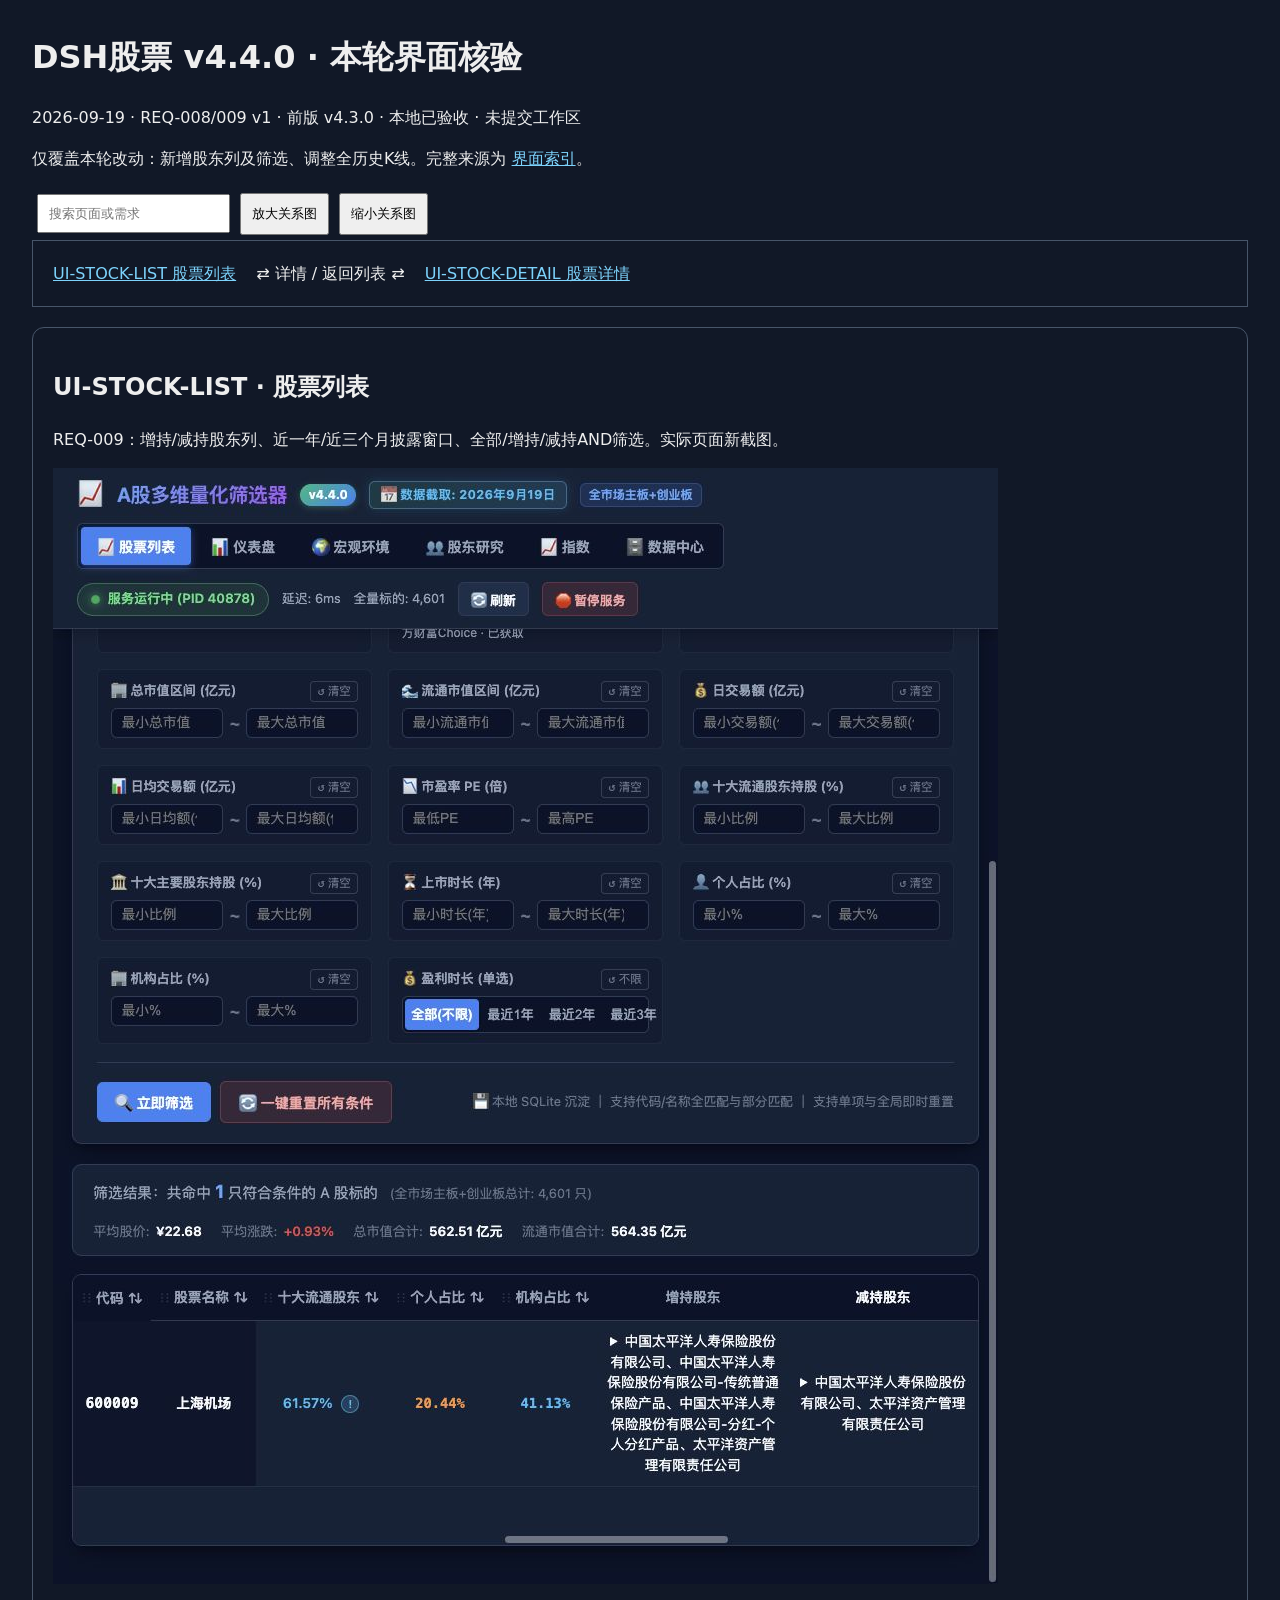
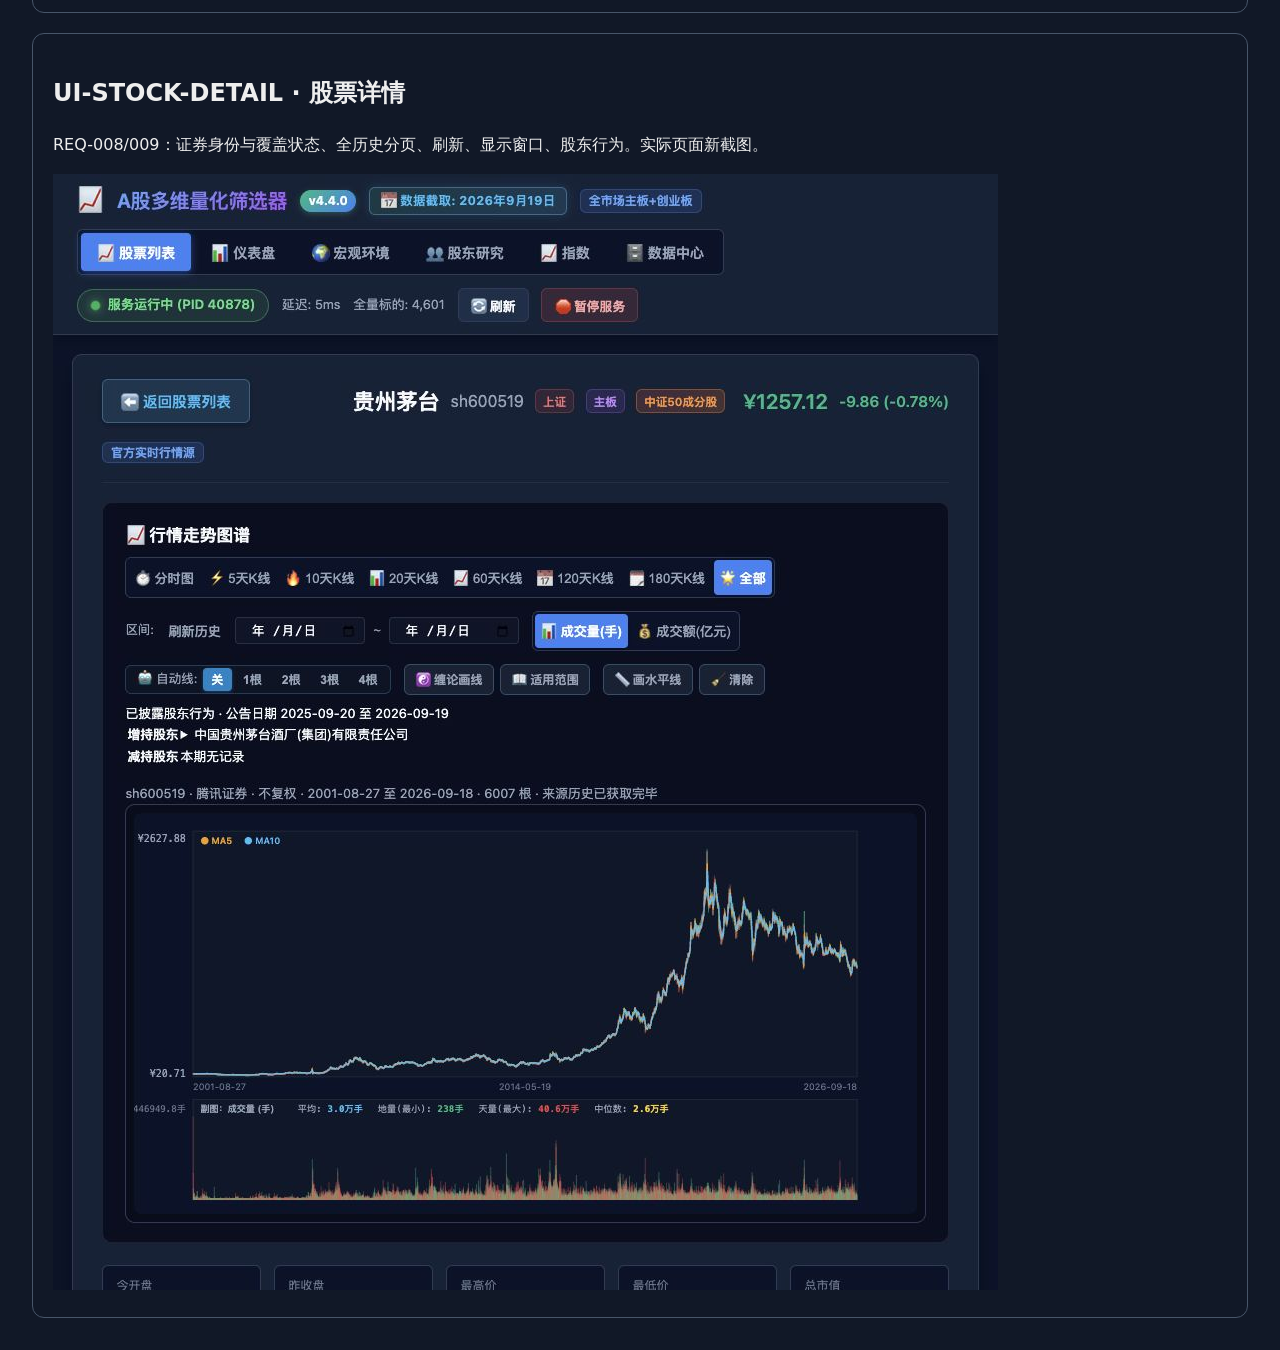
==== docs/ui-overview/index.html @ a0cd26fe "feat(v4.4.0): K线按证券隔离全历史缓存、公开股东增减持联合筛选与缠论核心引擎落地" ====
<!doctype html><html lang="zh-CN"><meta charset="utf-8"><title>DSH股票 v4.4.0 本轮界面核验</title><style>body{font:16px/1.6 system-ui;background:#111827;color:#eee;margin:32px}a{color:#7dd3fc}input,button{padding:10px;margin:5px}article{padding:20px;border:1px solid #475569;margin:20px 0;border-radius:12px}img{max-width:100%;cursor:zoom-in}dialog{background:#111827;color:white;width:90%;max-height:90vh;overflow:auto}#graph{display:flex;gap:20px;transform-origin:top left;padding:20px}nav{overflow:auto;border:1px solid #475569}article[hidden]{display:none}</style><h1>DSH股票 v4.4.0 · 本轮界面核验</h1><p>2026-09-19 · REQ-008/009 v1 · 前版 v4.3.0 · 本地已验收 · 未提交工作区</p><p>仅覆盖本轮改动：新增股东列及筛选、调整全历史K线。完整来源为 <a href="../assets/interface-index.md">界面索引</a>。</p><input id="search" placeholder="搜索页面或需求"><button id="zoomIn">放大关系图</button><button id="zoomOut">缩小关系图</button><nav><div id="graph"><a href="#list">UI-STOCK-LIST 股票列表</a><span> ⇄ 详情 / 返回列表 ⇄ </span><a href="#detail">UI-STOCK-DETAIL 股票详情</a></div></nav><article id="list"><h2>UI-STOCK-LIST · 股票列表</h2><p>REQ-009：增持/减持股东列、近一年/近三个月披露窗口、全部/增持/减持AND筛选。实际页面新截图。</p><img alt="股票列表真实股东列截图" src="../verification/2026-09-19-fix/screenshots/holder-columns.jpg"></article><article id="detail"><h2>UI-STOCK-DETAIL · 股票详情</h2><p>REQ-008/009：证券身份与覆盖状态、全历史分页、刷新、显示窗口、股东行为。实际页面新截图。</p><img alt="茅台全历史K线真实截图" src="../verification/2026-09-19-fix/screenshots/maotai-history.jpg"></article><dialog><button id="close">关闭</button><a id="original" target="_blank">打开原图</a><img id="full"></dialog><script>const d=document.querySelector('dialog');document.querySelectorAll('article img').forEach(i=>i.onclick=()=>{document.querySelector('#full').src=i.src;document.querySelector('#original').href=i.src;d.showModal()});document.querySelector('#close').onclick=()=>d.close();document.querySelector('#search').oninput=e=>document.querySelectorAll('article').forEach(a=>a.hidden=!a.textContent.toLowerCase().includes(e.target.value.toLowerCase()));let z=1;document.querySelector('#zoomIn').onclick=()=>document.querySelector('#graph').style.transform=`scale(${z=Math.min(2,z+.1)})`;document.querySelector('#zoomOut').onclick=()=>document.querySelector('#graph').style.transform=`scale(${z=Math.max(.5,z-.1)})`;</script></html>
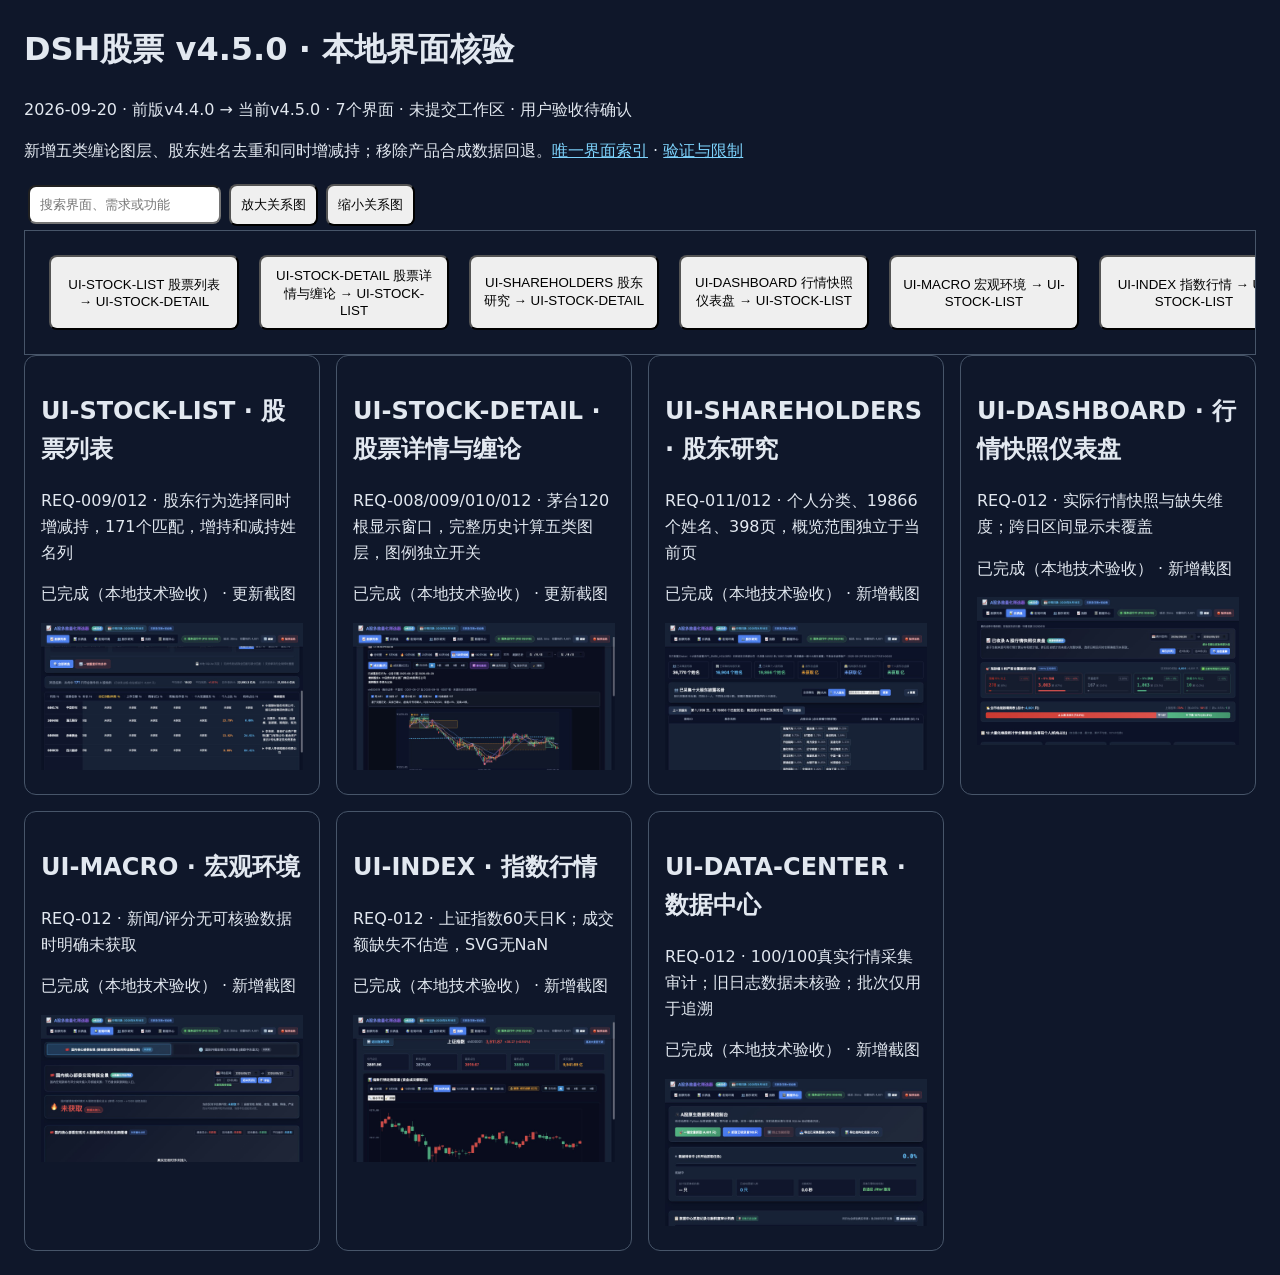
==== commit 355d840d: "feat(v4.5.0): 真实来源与缺失状态统一、姓名去重股东统计、同时增减持筛选与缠论五类结构化图层" ====
--- a/docs/ui-overview/index.html
+++ b/docs/ui-overview/index.html
@@ -1 +1 @@
-<!doctype html><html lang="zh-CN"><meta charset="utf-8"><title>DSH股票 v4.4.0 本轮界面核验</title><style>body{font:16px/1.6 system-ui;background:#111827;color:#eee;margin:32px}a{color:#7dd3fc}input,button{padding:10px;margin:5px}article{padding:20px;border:1px solid #475569;margin:20px 0;border-radius:12px}img{max-width:100%;cursor:zoom-in}dialog{background:#111827;color:white;width:90%;max-height:90vh;overflow:auto}#graph{display:flex;gap:20px;transform-origin:top left;padding:20px}nav{overflow:auto;border:1px solid #475569}article[hidden]{display:none}</style><h1>DSH股票 v4.4.0 · 本轮界面核验</h1><p>2026-09-19 · REQ-008/009 v1 · 前版 v4.3.0 · 本地已验收 · 未提交工作区</p><p>仅覆盖本轮改动：新增股东列及筛选、调整全历史K线。完整来源为 <a href="../assets/interface-index.md">界面索引</a>。</p><input id="search" placeholder="搜索页面或需求"><button id="zoomIn">放大关系图</button><button id="zoomOut">缩小关系图</button><nav><div id="graph"><a href="#list">UI-STOCK-LIST 股票列表</a><span> ⇄ 详情 / 返回列表 ⇄ </span><a href="#detail">UI-STOCK-DETAIL 股票详情</a></div></nav><article id="list"><h2>UI-STOCK-LIST · 股票列表</h2><p>REQ-009：增持/减持股东列、近一年/近三个月披露窗口、全部/增持/减持AND筛选。实际页面新截图。</p><img alt="股票列表真实股东列截图" src="../verification/2026-09-19-fix/screenshots/holder-columns.jpg"></article><article id="detail"><h2>UI-STOCK-DETAIL · 股票详情</h2><p>REQ-008/009：证券身份与覆盖状态、全历史分页、刷新、显示窗口、股东行为。实际页面新截图。</p><img alt="茅台全历史K线真实截图" src="../verification/2026-09-19-fix/screenshots/maotai-history.jpg"></article><dialog><button id="close">关闭</button><a id="original" target="_blank">打开原图</a><img id="full"></dialog><script>const d=document.querySelector('dialog');document.querySelectorAll('article img').forEach(i=>i.onclick=()=>{document.querySelector('#full').src=i.src;document.querySelector('#original').href=i.src;d.showModal()});document.querySelector('#close').onclick=()=>d.close();document.querySelector('#search').oninput=e=>document.querySelectorAll('article').forEach(a=>a.hidden=!a.textContent.toLowerCase().includes(e.target.value.toLowerCase()));let z=1;document.querySelector('#zoomIn').onclick=()=>document.querySelector('#graph').style.transform=`scale(${z=Math.min(2,z+.1)})`;document.querySelector('#zoomOut').onclick=()=>document.querySelector('#graph').style.transform=`scale(${z=Math.max(.5,z-.1)})`;</script></html>
+<!doctype html><html lang="zh-CN"><meta charset="utf-8"><meta name="viewport" content="width=device-width,initial-scale=1"><title>DSH股票 v4.5.0 界面核验</title><style>body{font:16px/1.6 system-ui;background:#0f172a;color:#e2e8f0;margin:24px}a{color:#7dd3fc}button,input{padding:10px;margin:4px;border-radius:8px}nav{overflow:auto;border:1px solid #475569;padding:20px;cursor:grab}#graph{display:flex;gap:12px;transform-origin:top left;width:max-content}#graph button{width:190px;white-space:normal}#cards{display:grid;grid-template-columns:repeat(auto-fit,minmax(280px,1fr));gap:16px}article{padding:16px;border:1px solid #475569;border-radius:12px}img{width:100%;cursor:zoom-in}dialog{background:#111827;color:white;width:92%;max-height:90vh;overflow:auto;border:1px solid #64748b}dialog::backdrop{background:#000a}#full.zoom{width:180%;max-width:none}article[hidden]{display:none}</style><h1>DSH股票 v4.5.0 · 本地界面核验</h1><p>2026-09-20 · 前版v4.4.0 → 当前v4.5.0 · 7个界面 · 未提交工作区 · 用户验收待确认</p><p>新增五类缠论图层、股东姓名去重和同时增减持；移除产品合成数据回退。<a href="../assets/interface-index.md">唯一界面索引</a> · <a href="../verification/2026-09-20-r02/README.md">验证与限制</a></p><input id="search" placeholder="搜索界面、需求或功能"><button id="zoomIn">放大关系图</button><button id="zoomOut">缩小关系图</button><nav id="nav"><div id="graph"></div></nav><section id="cards"></section><dialog id="detail"><button id="close">关闭</button><a id="original" target="_blank">打开原图</a><button id="enlarge">放大图片</button><h2 id="detailTitle"></h2><p id="detailText"></p><img id="full"></dialog><script>const items=[{"id": "UI-STOCK-LIST", "name": "股票列表", "module": "股票列表", "type": "页面", "status": "已完成（本地技术验收）", "requirements": "REQ-009/012", "entry": "首页", "parent": null, "relations": ["UI-STOCK-DETAIL"], "capability": "股东行为选择同时增减持，171个匹配，增持和减持姓名列", "remaining": "用户验收/生产发布未执行；数据缺失范围见来源清单", "layout": "深色顶部导航、分组控制与表格或SVG图表", "screenshot": "../assets/003-r02/stock-list.jpg", "screenshot_sha256": "e0f32e94689557f39e9825229a35c64f1fe81a5def783469889889c110d2fdfa", "captured_at": "2026-09-20T06:49:59.022739+00:00", "viewport": [1280, 720], "source_revision": "a0cd26fe9d4d5fb9d12c921e344a0c2e67f7b565", "version": "v4.5.0", "input_fingerprint": "075ff450a2c0dc34e3a0f5f4e15bb5d1cc222553ffbb184f6dc30cc5301100f6", "previous_fingerprint": "3a6ec6e079a3889b1e093452acebbba453bb3dd32cc0ae45c3d3fb2e8b5f18de", "decision": "更新截图"}, {"id": "UI-STOCK-DETAIL", "name": "股票详情与缠论", "module": "股票详情与缠论", "type": "页面", "status": "已完成（本地技术验收）", "requirements": "REQ-008/009/010/012", "entry": "股票列表→详情", "parent": null, "relations": ["UI-STOCK-LIST"], "capability": "茅台120根显示窗口，完整历史计算五类图层，图例独立开关", "remaining": "用户验收/生产发布未执行；数据缺失范围见来源清单", "layout": "深色顶部导航、分组控制与表格或SVG图表", "screenshot": "../assets/003-r02/chanlun.jpg", "screenshot_sha256": "2fdd315dcd98bf8814c233ca384f96163af890fcc94119260bbe39d3940ac8f3", "captured_at": "2026-09-20T06:50:03.070975+00:00", "viewport": [1280, 720], "source_revision": "a0cd26fe9d4d5fb9d12c921e344a0c2e67f7b565", "version": "v4.5.0", "input_fingerprint": "a7a0cac359157b2dad855438ebb1a19bce30a590edeeaadc8102dc30d80678fa", "previous_fingerprint": "f020218f6b62eef239d7781952d244ff92ba755a075d764358be6f39dd41bc58", "decision": "更新截图"}, {"id": "UI-SHAREHOLDERS", "name": "股东研究", "module": "股东研究", "type": "页面", "status": "已完成（本地技术验收）", "requirements": "REQ-011/012", "entry": "顶部股东研究", "parent": null, "relations": ["UI-STOCK-DETAIL"], "capability": "个人分类、19866个姓名、398页，概览范围独立于当前页", "remaining": "用户验收/生产发布未执行；数据缺失范围见来源清单", "layout": "深色顶部导航、分组控制与表格或SVG图表", "screenshot": "../assets/003-r02/shareholders.jpg", "screenshot_sha256": "25a9f7125d5b226f7f148b170869aa7f461dc6eb2281b76ea462cfec25f631fd", "captured_at": "2026-09-20T06:49:39.394692+00:00", "viewport": [1280, 720], "source_revision": "a0cd26fe9d4d5fb9d12c921e344a0c2e67f7b565", "version": "v4.5.0", "input_fingerprint": "ad139487bc40743a5f2d790c462d14a052afd92e2bce136640f77c83b3e362d0", "previous_fingerprint": null, "decision": "新增截图"}, {"id": "UI-DASHBOARD", "name": "行情快照仪表盘", "module": "行情快照仪表盘", "type": "页面", "status": "已完成（本地技术验收）", "requirements": "REQ-012", "entry": "顶部仪表盘", "parent": null, "relations": ["UI-STOCK-LIST"], "capability": "实际行情快照与缺失维度；跨日区间显示未覆盖", "remaining": "用户验收/生产发布未执行；数据缺失范围见来源清单", "layout": "深色顶部导航、分组控制与表格或SVG图表", "screenshot": "../assets/003-r02/dashboard.jpg", "screenshot_sha256": "5aa983aa7e1e2dc6072e6bdf07bef12995127543bba89e031011de3d1c2f3e95", "captured_at": "2026-09-20T06:49:08.317565+00:00", "viewport": [1280, 720], "source_revision": "a0cd26fe9d4d5fb9d12c921e344a0c2e67f7b565", "version": "v4.5.0", "input_fingerprint": "89a1716c624b4ca17f49869c0120faab6b6d7c348a84bb20119110da7b3ac3be", "previous_fingerprint": null, "decision": "新增截图"}, {"id": "UI-MACRO", "name": "宏观环境", "module": "宏观环境", "type": "页面", "status": "已完成（本地技术验收）", "requirements": "REQ-012", "entry": "顶部宏观环境", "parent": null, "relations": ["UI-STOCK-LIST"], "capability": "新闻/评分无可核验数据时明确未获取", "remaining": "用户验收/生产发布未执行；数据缺失范围见来源清单", "layout": "深色顶部导航、分组控制与表格或SVG图表", "screenshot": "../assets/003-r02/macro.jpg", "screenshot_sha256": "18ce90f05f7f8e7abbae05418ece8be8661d7dddbf5bd9c8138087fc42052056", "captured_at": "2026-09-20T06:49:07.979937+00:00", "viewport": [1280, 720], "source_revision": "a0cd26fe9d4d5fb9d12c921e344a0c2e67f7b565", "version": "v4.5.0", "input_fingerprint": "379de2bb28104bf4da3d303cf18c1313f307e3971ef9d13839a23e2134cb96ff", "previous_fingerprint": null, "decision": "新增截图"}, {"id": "UI-INDEX", "name": "指数行情", "module": "指数行情", "type": "页面", "status": "已完成（本地技术验收）", "requirements": "REQ-012", "entry": "顶部指数→上证指数详情", "parent": null, "relations": ["UI-STOCK-LIST"], "capability": "上证指数60天日K；成交额缺失不估造，SVG无NaN", "remaining": "用户验收/生产发布未执行；数据缺失范围见来源清单", "layout": "深色顶部导航、分组控制与表格或SVG图表", "screenshot": "../assets/003-r02/index.jpg", "screenshot_sha256": "fad444fbb4c5fa64d22bd24a021ecf817431c80ad4c6e45b116eb5e1cc8e070c", "captured_at": "2026-09-20T06:49:38.199259+00:00", "viewport": [1280, 720], "source_revision": "a0cd26fe9d4d5fb9d12c921e344a0c2e67f7b565", "version": "v4.5.0", "input_fingerprint": "eb0cf3b39711f23da20a77d696c50fbbd6311df0a94b72bfa408f2eef2a2189d", "previous_fingerprint": null, "decision": "新增截图"}, {"id": "UI-DATA-CENTER", "name": "数据中心", "module": "数据中心", "type": "页面", "status": "已完成（本地技术验收）", "requirements": "REQ-012", "entry": "顶部数据中心", "parent": null, "relations": ["UI-STOCK-LIST"], "capability": "100/100真实行情采集审计；旧日志数据未核验；批次仅用于追溯", "remaining": "用户验收/生产发布未执行；数据缺失范围见来源清单", "layout": "深色顶部导航、分组控制与表格或SVG图表", "screenshot": "../assets/003-r02/data-center.jpg", "screenshot_sha256": "d952dd44d7d192bc78058557df1add261a290ced14b5ec4ec7ff720dab89b3fc", "captured_at": "2026-09-20T06:49:07.666206+00:00", "viewport": [1280, 720], "source_revision": "a0cd26fe9d4d5fb9d12c921e344a0c2e67f7b565", "version": "v4.5.0", "input_fingerprint": "973e797a3492925feac728933d5d7d567560f5b0dc5e08778c6ce53738f5cc20", "previous_fingerprint": null, "decision": "新增截图"}];const byId=new Map(items.map(r=>[r.id,r]));const $=id=>document.getElementById(id);function openDetail(r){$('detailTitle').textContent=r.id+' · '+r.name;$('detailText').textContent=r.requirements+' · '+r.capability+' · '+r.remaining;$('full').className='';$('full').src=r.screenshot;$('original').href=r.screenshot;$('detail').showModal()}for(const r of items){const b=document.createElement('button');b.textContent=r.id+' '+r.name+' → '+r.relations.join(' / ');b.onclick=()=>openDetail(r);$('graph').appendChild(b);const a=document.createElement('article');a.innerHTML='<h2>'+r.id+' · '+r.name+'</h2><p>'+r.requirements+' · '+r.capability+'</p><p>'+r.status+' · '+r.decision+'</p><img alt="'+r.name+'实际截图" src="'+r.screenshot+'">';a.querySelector('h2').onclick=()=>openDetail(r);a.querySelector('img').onclick=()=>openDetail(r);$('cards').appendChild(a)}$('close').onclick=()=>$('detail').close();$('enlarge').onclick=()=>$('full').classList.toggle('zoom');$('search').oninput=e=>document.querySelectorAll('article').forEach(a=>a.hidden=!a.textContent.toLowerCase().includes(e.target.value.toLowerCase()));let z=1;$('zoomIn').onclick=()=>$('graph').style.transform='scale('+(z=Math.min(2,z+.1))+')';$('zoomOut').onclick=()=>$('graph').style.transform='scale('+(z=Math.max(.5,z-.1))+')';let drag;$('nav').onpointerdown=e=>{if(e.target.tagName==='BUTTON')return;drag=[e.clientX,$('nav').scrollLeft];$('nav').setPointerCapture(e.pointerId)};$('nav').onpointermove=e=>{if(drag)$('nav').scrollLeft=drag[1]-e.clientX+drag[0]};$('nav').onpointerup=()=>drag=null;</script></html>
